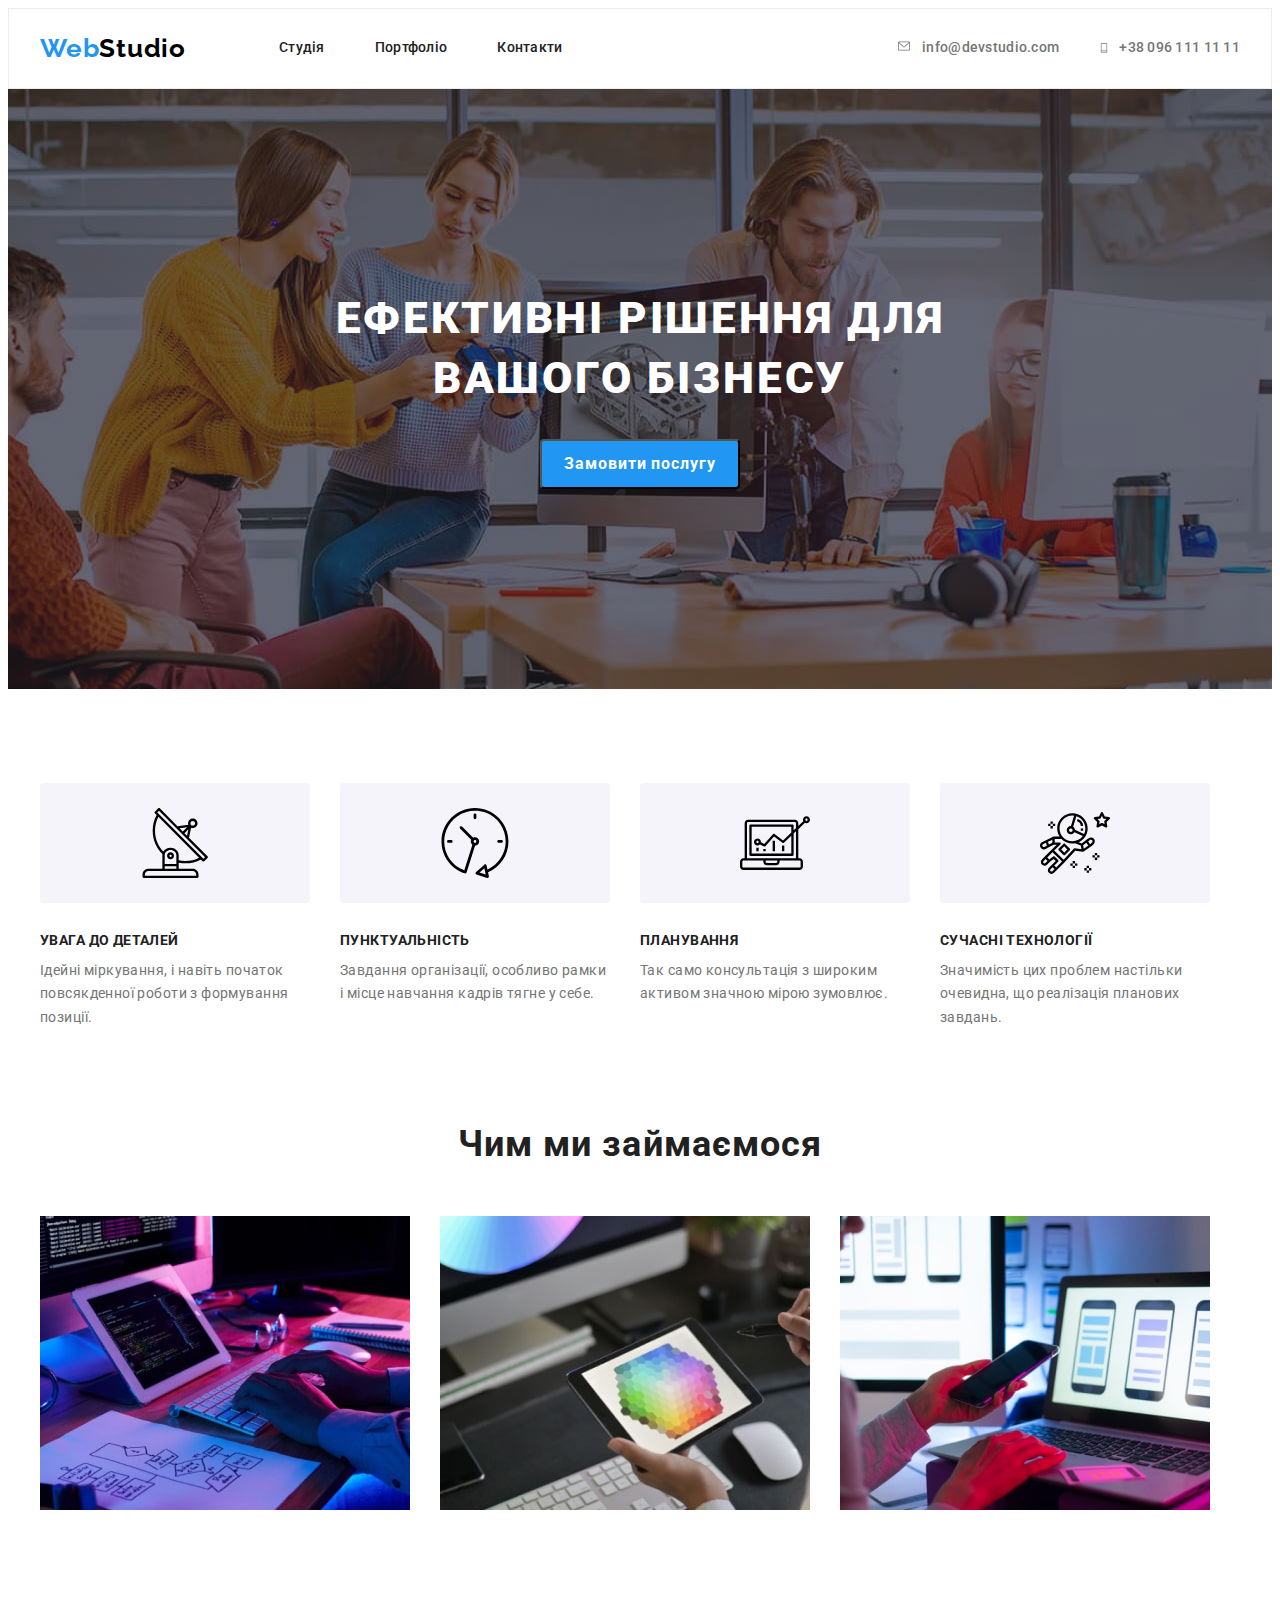
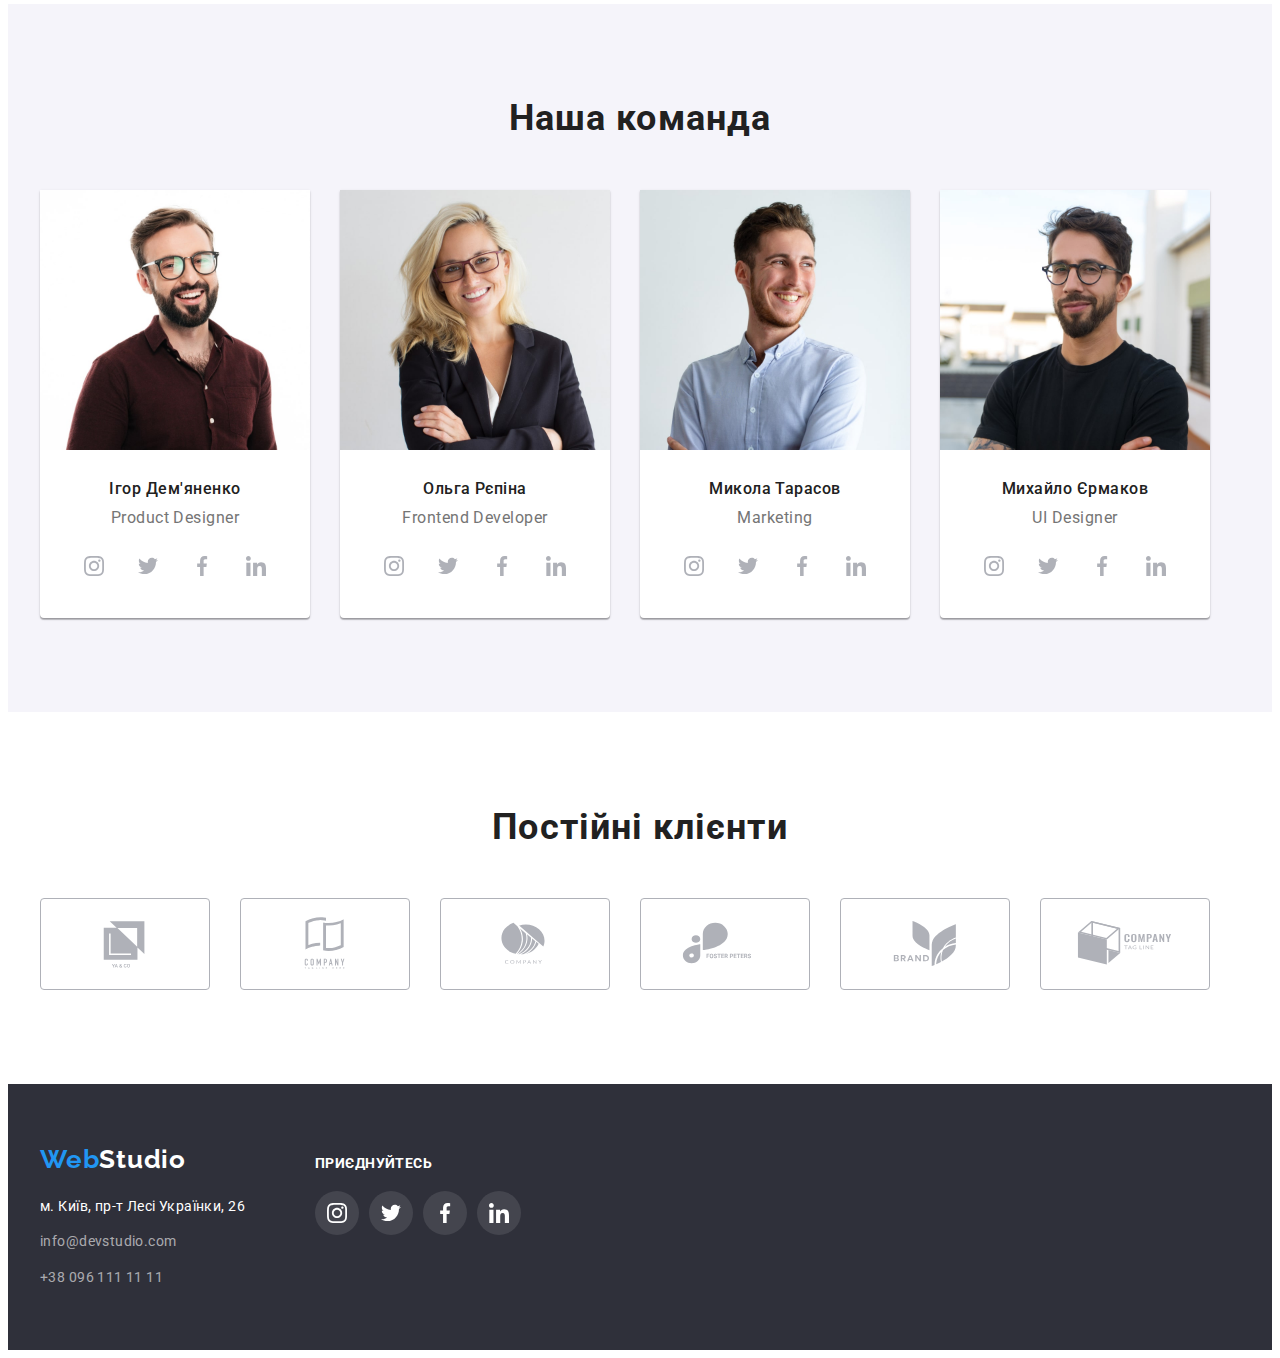
==== index.html @ 3bf94ea3 "Add files via upload" ====
<!DOCTYPE html>
<html lang="uk">
<head>
    <meta charset="UTF-8">
    <meta http-equiv="X-UA-Compatible" content="IE=edge">
    <meta name="viewport" content="width=device-width, initial-scale=1.0">
    <title>Домашнє завдання 1 </title>
    
    <link rel="preconnect" href="https://fonts.googleapis.com">
    <link rel="preconnect" href="https://fonts.gstatic.com" crossorigin>
    <link href="https://fonts.googleapis.com/css2?family=Raleway:wght@700&family=Roboto:wght@400;500;700;900&display=swap"
        rel="stylesheet">
    <link rel="stylesheet" href="https://cdnjs.cloudflare.com/ajax/libs/modern-normalize/1.1.0/modern-normalize.min.css"
        integrity="sha512-wpPYUAdjBVSE4KJnH1VR1HeZfpl1ub8YT/NKx4PuQ5NmX2tKuGu6U/JRp5y+Y8XG2tV+wKQpNHVUX03MfMFn9Q=="
        crossorigin="anonymous" referrerpolicy="no-referrer" />
    <link rel="stylesheet" href="./styles.css">
    
</head>
<body>
    <header>
        <div class="container">
             <a href="" class="logo"> 
                <span class="logo-span"> Web</span>Studio
            </a>
            <nav>
               
               <ul class="header-link list">
                 <li><a href="./index.html"class="header-link-list list  ">Студія</a></li>
                 <li><a href="./portfolio.html"class="header-link-list list">Портфоліо</a></li>
                 <li><a href=""class="header-link-list list ">Контакти</a></li>
               </ul>
            
             </nav>
        <div class="header-cont">
            <a href="mailto:info@devstudio.com" class="header-cont-soc-link-mail link">
            <svg width="16" height="12" class="header-cont-soc-items">
                <use href="./images/icons.svg.svg#icon-mail">
        
                </use>
            </svg>
             info@devstudio.com 
           </a>
         
         <a href="tel:+380961111111" class="header-cont-soc-link-tel link">
            <svg width="10" height="16" class="header-cont-soc-items">
                <use href="./images/icons.svg.svg#icon-tel">
        
                </use>
                
            </svg>
            +38 096 111 11 11
         </a>       
        </div>
    </header>
    <main>
        
        <section class="hero">
            <div class="container">
            <h1 class="title">
                Ефективні рішення для вашого бізнесу
            </h1>
            <button type="button" class="hero-btn btn">
                Замовити послугу
            </button>
            </div>
        </section>
        
        <section class="about">
           <div class="container">
           <ul class="about-list">
            <li class="list about-list-hero">
                <a href="#" class="about-soc-link link">
                    <svg width="70" height="70" class="about-soc-items">
                        <use href="./images/icons.svg.svg#icon-About-1">
                
                        </use>
                    </svg>
                </a>
                <h3 class="about-title">УВАГА ДО ДЕТАЛЕЙ</h3>
                <p class="about-sub-title">Ідейні міркування, і навіть початок повсякденної роботи з формування позиції.</p>
            </li>
            <li class="list about-list-hero">
                <a href="#" class="about-soc-link link">
                    <svg width="70" height="70" class="about-soc-items">
                        <use href="./images/icons.svg.svg#icon-about-2">
                
                        </use>
                    </svg>
                </a>
                <h3 class="about-title">ПУНКТУАЛЬНІСТЬ</h3>
                <p class="about-sub-title">Завдання організації, особливо рамки і місце навчання кадрів тягне у себе.</p>
            </li>
            <li class="list about-list-hero">
                <a href="#" class="about-soc-link link">
                    <svg width="70" height="70" class="about-soc-items">
                        <use href="./images/icons.svg.svg#icon-about-3">
                
                        </use>
                    </svg>
                </a>
                <h3 class="about-title">ПЛАНУВАННЯ</h3>
                <p class="about-sub-title">Так само консультація з широким активом значною мірою зумовлює.</p>
            </li>
            <li class="list about-list-hero">
                <a href="#" class="about-soc-link link">
                    <svg width="70" height="70" class="about-soc-items">
                        <use href="./images/icons.svg.svg#icon-about-4">
                
                        </use>
                    </svg>
                </a>
                <h3 class="about-title">СУЧАСНІ ТЕХНОЛОГІЇ</h3>
                <p class="about-sub-title">Значимість цих проблем настільки очевидна, що реалізація планових завдань.</p>
            </li>
           </ul>
           </div>
        </section>
        <section class="about-us ">
            <div class="container">
            <h2 class="about-us-title">Чим ми займаємося</h2>
            <ul class="list img-list">
                <li> <img src="images/img-1.jpg" alt="Картинка де пишемо код" width="370" class="about-img img">
                </li>
                <li> <img src="images/img-2.jpg" alt="Картинка де вибираємо колір" width="370" class="about-img img">
                </li>
                <li> <img src="images/img-3.jpg" alt="Картинка де порівнюємо макет з написаним" width="370" class="about-img img"></li>
            </ul>
            </div>
        </section>
        <section class="team">
            <div class="container">
            <h2 class="team-title"> Наша команда</h2>
                <ul class="list team-about">
                    <li class="team-list">
                        <img src="images/people_1-min.jpg" alt="Фото Ігор Дем'яненко" width="270" class="team-img img">
                        <div class="team-hero">
                        <h3 class="team-name">Ігор Дем'яненко</h3>
                        <p class="team-work">Product Designer</p>
                        <ul class="team-soc-list list">
                            <li class="team-soc-items">
                                <a href="#" class="team-soc-link link"> 
                                <svg width="20" height="20" class="soc-items">
                                     <use href="./images/icons.svg.svg#icon-instagram">
                                     </use>
                                </svg>
                                </a>
                            </li>
                            <li class="team-soc-items">
                                <a href="#" class="team-soc-link link">
                                <svg width="20" height="20" class="soc-items">
                                    <use href="./images/icons.svg.svg#icon-twitter">

                                    </use>
                                </svg>
                                </a>
                            </li>
                            <li class="team-soc-items">
                                <a href="#" class="team-soc-link link">
                                <svg width="20" height="20" class="soc-items">
                                    <use href="./images/icons.svg.svg#icon-facebook">

                                    </use>
                                </svg>
                                </a>
                            </li>
                            <li class="team-soc-items">
                                <a href="#" class="team-soc-link link">
                                <svg width="20" height="20" class="soc-items">
                                    <use href="./images/icons.svg.svg#icon-linkedin">

                                    </use>
                                </svg>
                                </a>
                            </li>
                        </ul>
                        </div>
                    </li>
                    <li class="team-list">
                        <img src="images/people_2-min.jpg" alt="Фото Ольга Рєпіна" width="270" class="team-img img">
                        <div class="team-hero">
                        <h3 class="team-name">Ольга Рєпіна</h3>
                        <p class="team-work">Frontend Developer</p>
                        <ul class="team-soc-list list">
                            <li class="team-soc-items">
                                <a href="#" class="team-soc-link link">
                                    <svg width="20" height="20" class="soc-items">
                                        <use href="./images/icons.svg.svg#icon-instagram">
                                        </use>
                                    </svg>
                                </a>
                            </li>
                            <li class="team-soc-items">
                                <a href="#" class="team-soc-link link">
                                    <svg width="20" height="20" class="soc-items">
                                        <use href="./images/icons.svg.svg#icon-twitter">
                        
                                        </use>
                                    </svg>
                                </a>
                            </li>
                            <li class="team-soc-items">
                                <a href="#" class="team-soc-link link">
                                    <svg width="20" height="20" class="soc-items">
                                        <use href="./images/icons.svg.svg#icon-facebook">
                        
                                        </use>
                                    </svg>
                                </a>
                            </li>
                            <li class="team-soc-items">
                                <a href="#" class="team-soc-link link">
                                    <svg width="20" height="20" class="soc-items">
                                        <use href="./images/icons.svg.svg#icon-linkedin">
                        
                                        </use>
                                    </svg>
                                </a>
                            </li>
                        </ul>
                        </div>
                    </li>
                    <li class="team-list">
                        <img src="images/people_3-min.jpg" alt="Фото Микола Тарасов" width="270" class="team-img img">
                        <div class="team-hero">
                        <h3 class="team-name">Микола Тарасов</h3>
                        <p class="team-work">Marketing</p>
                        <ul class="team-soc-list list">
                            <li class="team-soc-items">
                                <a href="#" class="team-soc-link link">
                                    <svg width="20" height="20" class="soc-items">
                                        <use href="./images/icons.svg.svg#icon-instagram">
                                        </use>
                                    </svg>
                                </a>
                            </li>
                            <li class="team-soc-items">
                                <a href="#" class="team-soc-link link">
                                    <svg width="20" height="20" class="soc-items">
                                        <use href="./images/icons.svg.svg#icon-twitter">
                        
                                        </use>
                                    </svg>
                                </a>
                            </li>
                            <li class="team-soc-items">
                                <a href="#" class="team-soc-link link">
                                    <svg width="20" height="20" class="soc-items">
                                        <use href="./images/icons.svg.svg#icon-facebook">
                        
                                        </use>
                                    </svg>
                                </a>
                            </li>
                            <li class="team-soc-items">
                                <a href="#" class="team-soc-link link">
                                    <svg width="20" height="20" class="soc-items">
                                        <use href="./images/icons.svg.svg#icon-linkedin">
                        
                                        </use>
                                    </svg>
                                </a>
                            </li>
                        </ul>
                        </div>
                    </li>
                    <li class="team-list">
                        <img src="images/people_4-min.jpg" alt="Фото Михайло Єрмаков" width="270" class="team-img img">
                        <div class="team-hero">
                        <h3 class="team-name">Михайло Єрмаков</h3>
                        <p class="team-work">UI Designer</p>
                        <ul class="team-soc-list list">
                            <li class="team-soc-items">
                                <a href="#" class="team-soc-link link">
                                    <svg width="20" height="20" class="soc-items">
                                        <use href="./images/icons.svg.svg#icon-instagram">
                                        </use>
                                    </svg>
                                </a>
                            </li>
                            <li class="team-soc-items">
                                <a href="#" class="team-soc-link link">
                                    <svg width="20" height="20" class="soc-items">
                                        <use href="./images/icons.svg.svg#icon-twitter">
                        
                                        </use>
                                    </svg>
                                </a>
                            </li>
                            <li class="team-soc-items">
                                <a href="#" class="team-soc-link link">
                                    <svg width="20" height="20" class="soc-items">
                                        <use href="./images/icons.svg.svg#icon-facebook">
                        
                                        </use>
                                    </svg>
                                </a>
                            </li>
                            <li class="team-soc-items">
                                <a href="#" class="team-soc-link link">
                                    <svg width="20" height="20" class="soc-items">
                                        <use href="./images/icons.svg.svg#icon-linkedin">
                        
                                        </use>
                                    </svg>
                                </a>
                            </li>
                        </ul>
                        </div>
                    </li>
                </ul>
            </div>
        </section>
        <section class="partners">
            <div class="container">
                <h2 class="partners-title"> Постійні клієнти </h2>
                <ul class="partners-list list">
                    <li class="partners-items">
                        <a href="#" class="partners-logo-link link">
                            <svg width="106" height="60" class="logo-items">
                        <use href="./images/icons.svg.svg#icon-partners-1">
                        </svg>
                        </use>
                        </a>
                    </li>
                    <li class="partners-items">
                        <a href="#" class="partners-logo-link link">
                            <svg width="106" height="60" class="logo-items">
                                <use href="./images/icons.svg.svg#icon-partners-2">
                            </svg>
                            </use>
                        </a>
                    </li>
                    <li class="partners-items">
                        <a href="#" class="partners-logo-link link">
                            <svg width="106" height="60" class="logo-items">
                                <use href="./images/icons.svg.svg#icon-partners-3">
                            </svg>
                            </use>
                        </a>
                    </li>
                    <li class="partners-items">
                        <a href="#" class="partners-logo-link link">
                            <svg width="106" height="60" class="logo-items">
                                <use href="./images/icons.svg.svg#icon-partners-4">
                            </svg>
                            </use>
                        </a>
                    </li>
                    <li class="partners-items">
                        <a href="#" class="partners-logo-link link">
                            <svg width="106" height="60" class="logo-items">
                                <use href="./images/icons.svg.svg#icon-partners-5">
                            </svg>
                            </use>
                        </a>
                    </li>
                    <li class="partners-items">
                        <a href="#" class="partners-logo-link link">
                            <svg width="106" height="60" class="logo-items">
                                <use href="./images/icons.svg.svg#icon-partners-6">
                            </svg>
                            </use>
                        </a>
                    </li>
                </ul>
            </div>
        </section>
    </main>
    <footer class="footer">
    <div class="container footer-dop">
            <div class="container-logo">
        <a class="logo-footer" href="">
            <span class="logo-span">Web</span>Studio
        </a>
        <address class="address address-hero">
            м. Київ, пр-т Лесі Українки, 26
        </address>
        <address>
            <a href="mailto:info@devstudio.com" class="footer-contact address-hero">info@devstudio.com</a>
            <a href="tel:+380961111111" class="footer-contact address-hero">+38 096 111 11 11</a>
        </address>
        </div>
        <div class="container-footer">
            <p class="footer-title">ПРИЄДНУЙТЕСЬ</p>
            <ul class="footer-soc list">
                
            <li class="footer-soc-items">
                <a href="#" class="footer-soc-link link">
                    <svg width="20" height="20" class="soc-items">
                        <use href="./images/icons.svg.svg#icon-instagram">
                        </use>
                    </svg>
                </a>
            </li>
            <li class="footer-soc-items">
                <a href="#" class="footer-soc-link link">
                    <svg width="20" height="20" class="soc-items">
                        <use href="./images/icons.svg.svg#icon-twitter">
            
                        </use>
                    </svg>
                </a>
            </li>
            <li class="footer-soc-items">
                <a href="#" class="footer-soc-link link">
                    <svg width="20" height="20" class="soc-items">
                        <use href="./images/icons.svg.svg#icon-facebook">
            
                        </use>
                    </svg>
                </a>
            </li>
            <li class="footer-soc-items">
                <a href="#" class="footer-soc-link link">
                    <svg width="20" height="20" class="soc-items">
                        <use href="./images/icons.svg.svg#icon-linkedin">
            
                        </use>
                    </svg>
                </a>
            </li>
            </ul>
        
        </div>
    </footer>
</body>
</html>
---- styles.css ----
p, 
h1, 
h2,
h3, 
h4, 
h5, 
h6 {
    margin: 0px;
}

ul, 
ol{
    margin: 0px;
    padding-left: 0px;
}

img{
    display: block;
}

body {
    font-family: "Roboto", sans-serif;
    color: #212121;
}

.container {
    width: 1200px;
    padding: 0px 15px;
    margin: 0 auto;
}

:root{
    --link-color: #2196F3; 
    --primery-color: #FFFFFF;
    --second-color: 
   
}
a{
    text-decoration: none;
    display: block;
 
}
.list{
    list-style: none;
}

button {
    cursor: pointer;
}
/* -----------HEADER----------- */

header{
    padding: 24px 0px;
    
    border: 1px solid #ECECEC;
}

header .container{
    display: flex;
    align-items: center;
}

.logo{
    font-family: 'Raleway';
    font-weight: 700;
    font-size: 26px;
    line-height: 1.19;
    letter-spacing: 0.03em;
    color: #000000;
    margin-right: 93px;
}
.logo-span{
    color:var(--link-color);
}

.header-link-list {
        font-family: 'Roboto';
        font-weight: 500;
        font-size: 14px;
        line-height: 1.14;
        letter-spacing: 0.02em;
        color: #212121;
        
}
.header-cont-soc-items:hover,
.header-cont-soc-items:focus{
    color:var(--link-color);
}

.header-link{
        font-family: 'Roboto';
        font-weight: 500;
        font-size: 14px;
        line-height: 1.14;
        letter-spacing: 0.02em;
        color: #757575;
        display: flex;
        
        
        
}

.header-link >li:not(:last-child) {
    margin-right: 50px;
}


.header-link-list:focus,
.header-link-list:hover{
    color: var(--link-color);
}

.header-cont{
    margin-left: auto;
    display: flex;
}

.header-cont-soc-link-tel{
    display: flex;
    color: #757575;
    font-family: 'Roboto';
    font-weight: 500;
    font-size: 14px;
    line-height: 1.14;
    letter-spacing: 0.02em;
        
}

.header-cont-soc-link-mail {
    display: flex;
    color: #757575;
    font-family: 'Roboto';
    font-weight: 500;
    font-size: 14px;
    line-height: 1.14;
    letter-spacing: 0.02em;
    margin-right: 40px;
   
     
}

.header-cont-soc-link-mail:hover,
.header-cont-soc-link-mail:focus{
    color: var(--link-color);
}

.header-cont-soc-link-tel:hover,
.header-cont-soc-link-tel:focus{
    color: var(--link-color);
}

.header-cont-soc-items{
    fill: currentColor;
    margin-right: 10px;
}


/* ----------MAIN---------- */

.hero{
    background: #2F303A;
    padding-top: 200px;
    padding-bottom: 200px;
    background-image: linear-gradient(rgba(47, 48, 58, 0.4), rgba(47, 48, 58, 0.4)),
     url("./images/background-img-hero.jpg");
    background-repeat: no-repeat;
    background-size: cover;
    background-position: center;
    background-color: #C4C4C4;;
    
    
}
.title{
        font-weight: 900;
        font-size: 44px;
        line-height: 1.36;
        text-align: center;
        letter-spacing: 0.06em;
        text-transform: uppercase;
        color: var(--primery-color);
        max-width: 696px;
        margin: 0 auto;
        margin-bottom: 30px;

        
}

.hero-btn{
        font-family: 'Roboto';
        font-style: normal;
        font-weight: 700;
        font-size: 16px;
        line-height: 1.88;
        align-items: center;
        text-align: center;
        letter-spacing: 0.06em;
        color: var(--primery-color);
        min-width: 200px;
        margin: 0 auto;
        box-shadow: 0px 4px 4px rgba(0, 0, 0, 0.15);
        height: 50px;
        background-color: #2196F3;
       
}

button{
    border-radius: 4px;
    display: block;
    
    
    
}

.hero-btn:hover,
.hero-btn:focus{
    background: #188CE8;
    box-shadow: 0px 4px 4px rgba(0, 0, 0, 0.15);
    border-radius: 4px;
}

/* -----------ABOUT----------- */

.about{
    padding-top: 94px;
    padding-bottom: 94px;
    
    
    
}

.about-list{
    display: flex;
}

.about-list>.list:not(:last-child){
    margin-right: 30px;
}
.about-title{
        font-size: 14px;
        line-height: 1.14;
        letter-spacing: 0.03em;
        text-transform: uppercase;
        margin-bottom: 10px;
}
.about-sub-title{
        font-size: 14px;
        line-height: 1.71;
        letter-spacing: 0.03em;
        color: #757575;
        
}

.about-list-hero{
    width: 270px;
}

.about-soc-link{
    display: flex;
    justify-content: center;
    align-items: center;
    width: 270px;
    height: 120px;
    left: 815px;
    top: 774px;
    background: #F5F4FA;
    border-radius: 4px;  
    margin-bottom: 30px;
}



/* -----------ABOUT-US----------- */

.about-us{
    padding-bottom: 94px;
  
}

.about-us-title{
        font-size: 36px;
        line-height: 1.16;
        text-align: center;
        letter-spacing: 0.03em;
        margin-bottom: 50px;
}

.img-list{
    display: flex;
}

.img-list>li:not(:last-child){
    margin-right: 30px;
}

/* -----------TEAM----------- */

.team {
    padding-top: 94px;
    padding-bottom: 94px;
    background-color: #F5F4FA;
    
}

.team-about{
    display: flex;
}

.list>.team-list:not(:last-child){
margin-right: 30px;
}

.team-soc-list{
    display: flex;
    justify-content: center;
    align-items: center;
}

.team-soc-items{
    width: 44px;
    height: 44px;
}

.team-soc-items:not(:last-child) {
    margin-right: 10px;
}

.team-soc-link{
    width: 100%;
    height: 100%;
    display: flex;
    border-radius: 50%;
    justify-content: center;
    align-items: center;
    color: #AFB1B8;
    
}

.team-soc-link:hover{
    background-color: #2196F3;
    color: #FFFFFF;
}

.team-soc-link:focus {
    background-color: #2196F3;
    color: #FFFFFF;
}

.soc-items{
    fill:currentColor;
}



.team-title {
        font-size: 36px;
        line-height: 1.16;
        text-align: center;
        letter-spacing: 0.03em;
        margin-bottom: 50px;
}

.team-list{
    background-color: #FFFFFF;
    box-shadow: 0px 1px 3px rgba(0, 0, 0, 0.12), 0px 1px 1px rgba(0, 0, 0, 0.14), 0px 2px 1px rgba(0, 0, 0, 0.2);
    border-radius: 0px 0px 4px 4px;
}

.team-name{
        font-weight: 500;
        font-size: 16px;
        line-height: 1.18;
        text-align: center;
        letter-spacing: 0.03em;
        margin-bottom: 10px;

}

.team-work{
        font-size: 16px;
        line-height: 1.18;
        text-align: center;
        letter-spacing: 0.03em;
        color: #757575;
        margin-bottom: 16px;
        
}

.team-hero{
    padding: 30px 0;
}


/* -----------PARTNERS----------- */


.partners {
    padding-top: 94px;
    padding-bottom: 94px;
    
}

.partners-list{
    display: flex;

}

.partners-title{
    font-size: 36px;
    line-height: 42px;
    text-align: center;
    letter-spacing: 0.03em;
    color: #212121;
    margin-bottom: 50px;
}
.partners-items:not(:last-child){
    margin-right: 30px;
}

.partners-items{
   
}

.partners-logo-link{
    color: #AFB1B8;
    width: 170px;
    height: 92px;
    display: flex;
    align-items: center;
    justify-content: center;
    box-sizing: border-box;
    border: 1px solid #AFB1B8;
    border-radius: 4px
}

.partners-logo-link:hover,
.partners-logo-link:focus {
    color: #2196F3;
    border-color: #2196F3;
}

.logo-items{
    fill: currentColor;
}

/* -----------FOOTER----------- */

.footer{
        font-family: 'Raleway';
        font-weight: 700;
        font-size: 26px;
        line-height: 1.19;
        letter-spacing: 0.03em;
        background-color: #2F303A;
        padding: 60px 0;
}

.address{
        font-family: 'Roboto';
        font-style: normal;
        font-weight: 400;
        font-size: 14px;
        line-height: 1.71;
        letter-spacing: 0.03em;
        color: var(--primery-color);
        
}


.footer-contact{
        font-family: 'Roboto';
        font-style: normal;
        font-weight: 400;
        font-size: 14px;
        line-height: 1.71;
        letter-spacing: 0.03em;
        color: rgba(255, 255, 255, 0.6);
}

.footer-contact:hover,
.footer-contact:focus{
    color: var(--link-color);
}

.logo-footer {
    color: #FFFFFF;
    margin-bottom: 20px;
}

.address-hero:not(:last-child) {
    margin-bottom: 12px;
}

.footer-soc{
    display: flex;
    
}

.container-footer{
    display: inline-block;
}

.container-logo{
    display: inline-block;
    margin-right: 70px;
}

.footer-dop{
    display: flex;
    align-items: baseline;
}

.footer-soc-items:not(:last-child){
    margin-right: 10px;
}

.footer-soc-link{
    color: #FFFFFF;
    background: rgba(255, 255, 255, 0.1);
    width: 44px;
    height: 44px;
    display: flex;
    align-items: center;
    justify-content: center;
    box-sizing: border-box;
    border-radius: 50px;
}

 .footer-soc-items{
    margin-top: 20px;
 }


 .footer-soc-link:hover,
 .footer-soc-link:focus {
    background: #2196F3;
 }

 .footer-title{
    font-family: 'Roboto';
        font-style: normal;
        font-weight: 700;
        font-size: 14px;
        line-height: 16px;
        letter-spacing: 0.03em;
        text-transform: uppercase;
        color: #FFFFFF;
 }

/* ----------PORTFOLIO-hero---------- */


.portfolio-hero{
    padding-top: 94px;
    margin-bottom: 94px;
}


.portfolio-list{
    display: flex;
    width: 569px;
    margin: 0px auto 50px;
    
}

.portfolio-btn {
        font-family: 'Roboto';
        font-style: normal;
        font-weight: 500;
        font-size: 16px;
        text-align: center;
        letter-spacing: 0.03em;
        color: #212121;
        background-color: #F5F4FA;
        padding: 6px 22px;
        height: 38px;
        white-space: nowrap;
        border: none;
        
}

.portfolio-btn:hover,
.portfolio-btn:focus {
    color: #FFFFFF;;
    background-color: #2196F3;
    box-shadow: 0px 3px 1px rgba(0, 0, 0, 0.1), 0px 1px 2px rgba(0, 0, 0, 0.08), 0px 2px 2px rgba(0, 0, 0, 0.12);
    border-radius: 4px;
}
.portfolio-list >li:not(:last-child){
    margin-right: 8px;
}


/* -----------PORTFOLIO-CATEGORY----------- */


.category-list{
    width: 370px;
    height: 404px;
    margin-left: 30px;
    margin-bottom: 30px;
}

.category-list:hover,
.category-list:focus{
    box-shadow: 0px 1px 1px rgba(0, 0, 0, 0.12), 0px 4px 4px rgba(0, 0, 0, 0.06), 1px 4px 6px rgba(0, 0, 0, 0.16);
}

.category-name{
        font-weight: 700;
        font-size: 18px;
        line-height: 2;
        letter-spacing: 0.06em;

}

.category-work{
        font-size: 16px;
        line-height: 1.88;
        letter-spacing: 0.03em;
        color: #757575;
}

.category-hero{

    display: flex;
    flex-wrap: wrap;
    margin-left: -30px;
    margin-bottom: -30px;
}

.category-list-hero{
    padding: 20px 24px;
    background: #FFFFFF;
    border: 1px solid #EEEEEE;
}
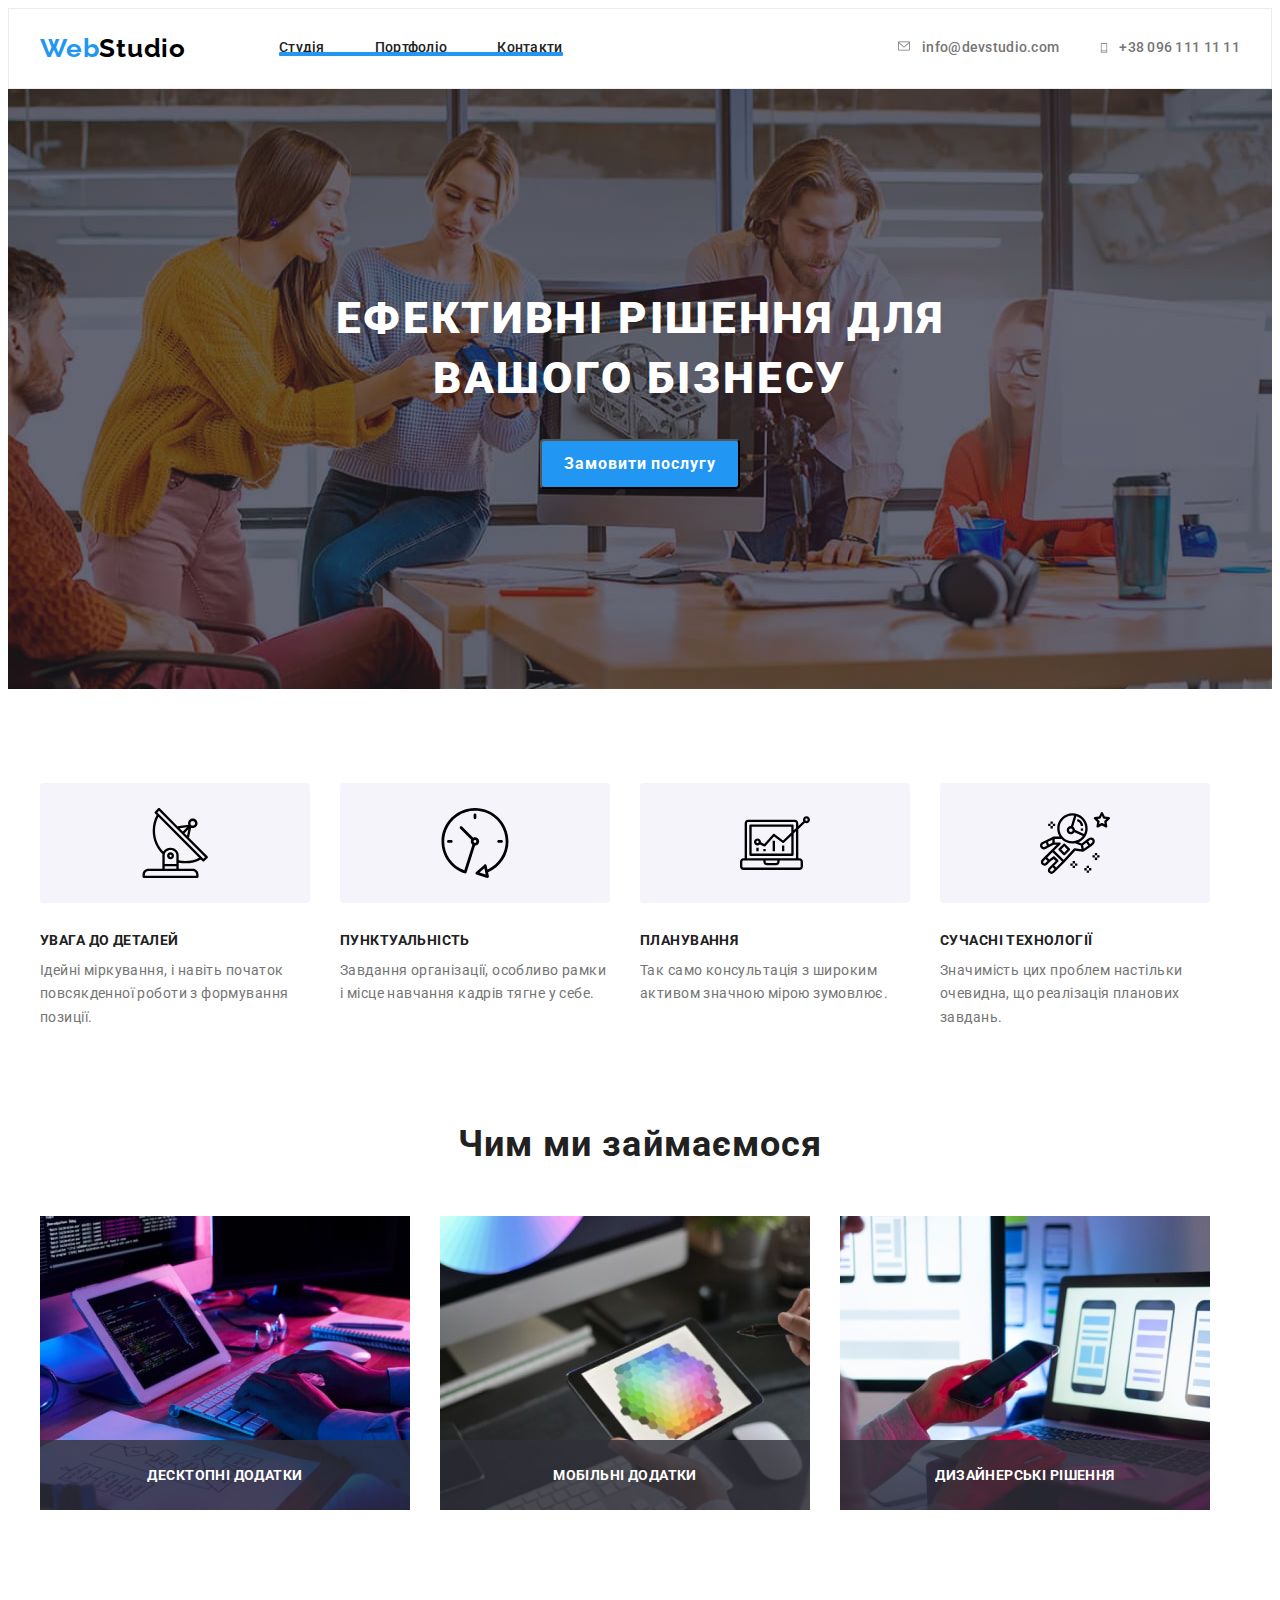
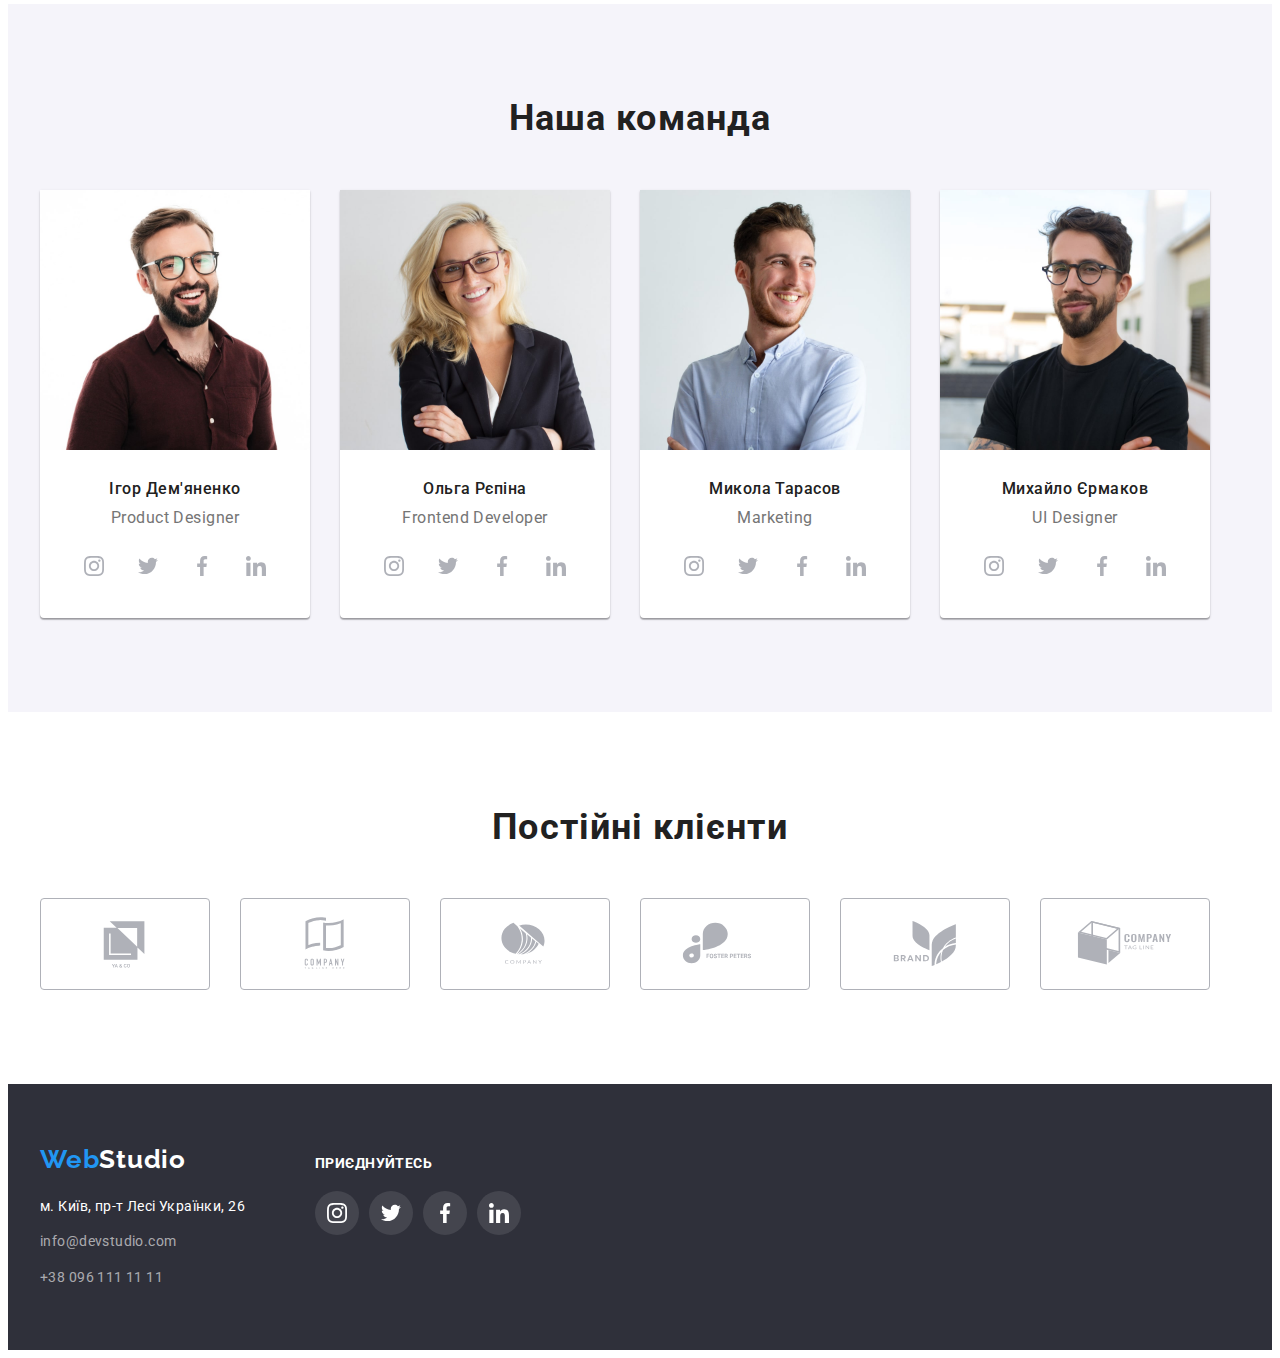
==== commit cfb62f19: "add" ====
--- a/index.html
+++ b/index.html
@@ -25,9 +25,15 @@
             <nav>
                
                <ul class="header-link list">
-                 <li><a href="./index.html"class="header-link-list list  ">Студія</a></li>
-                 <li><a href="./portfolio.html"class="header-link-list list">Портфоліо</a></li>
-                 <li><a href=""class="header-link-list list ">Контакти</a></li>
+                 <li class="nav-line-header"><a href="./index.html"class="header-link-list list  ">Студія</a>
+                  
+                </li>
+                 <li class="nav-line-header"><a href="./portfolio.html"class="header-link-list list">Портфоліо</a>
+                
+                </li>
+                 <li class="nav-line-header"><a href=""class="header-link-list list ">Контакти</a>
+                
+                </li>
                </ul>
             
              </nav>
@@ -119,11 +125,16 @@
             <div class="container">
             <h2 class="about-us-title">Чим ми займаємося</h2>
             <ul class="list img-list">
-                <li> <img src="images/img-1.jpg" alt="Картинка де пишемо код" width="370" class="about-img img">
-                </li>
-                <li> <img src="images/img-2.jpg" alt="Картинка де вибираємо колір" width="370" class="about-img img">
-                </li>
-                <li> <img src="images/img-3.jpg" alt="Картинка де порівнюємо макет з написаним" width="370" class="about-img img"></li>
+                <li class="img-about"> <img src="images/img-1.jpg" alt="Картинка де пишемо код" width="370" class="about-img img">
+                <p class="text-img-about">Десктопні додатки</p>
+                </li>
+                <li class="img-about"> <img src="images/img-2.jpg" alt="Картинка де вибираємо колір" width="370" class="about-img img">
+                <p class="text-img-about">Мобільні додатки</p>
+                </li>
+                <li class="img-about"> <img src="images/img-3.jpg" alt="Картинка де порівнюємо макет з написаним" width="370" class="about-img img">
+                <p class="text-img-about">Дизайнерські рішення</p>
+                </li>
+                
             </ul>
             </div>
         </section>
--- a/styles.css
+++ b/styles.css
@@ -82,6 +82,20 @@
         color: #212121;
         
 }
+
+
+
+.nav-line-header::after{
+    content: "";
+    position: absolute;
+    width: 100%;
+    height: 4px;
+    background: #2196F3;
+    border-radius: 2px;
+    bottom: 0;
+    left: 0;
+}
+
 .header-cont-soc-items:hover,
 .header-cont-soc-items:focus{
     color:var(--link-color);
@@ -95,8 +109,8 @@
         letter-spacing: 0.02em;
         color: #757575;
         display: flex;
-        
-        
+        position: relative;
+       
         
 }
 
@@ -292,6 +306,28 @@
     margin-right: 30px;
 }
 
+.img-about{
+    position: relative;
+}
+
+.text-img-about{
+    position: absolute;
+    display: flex;
+    left: 0;
+    bottom: 0;
+    width: 370px;
+    height: 70px;
+    background: rgba(47, 48, 58, 0.8);
+    font-weight: 700;
+    font-size: 14px;
+    line-height: 16px;
+    text-align: center;
+    letter-spacing: 0.03em;
+    text-transform: uppercase;
+    color: #FFFFFF;
+    align-items: center;
+    justify-content: center;
+}
 /* -----------TEAM----------- */
 
 .team {
@@ -605,6 +641,32 @@
     box-shadow: 0px 1px 1px rgba(0, 0, 0, 0.12), 0px 4px 4px rgba(0, 0, 0, 0.06), 1px 4px 6px rgba(0, 0, 0, 0.16);
 }
 
+.about-category-hero{
+    position: relative;
+    width: 100%;
+    
+}
+.text-about-category-hero{
+    position: absolute;
+    background: rgba(33, 150, 243, 0.9);
+    font-weight: 400;
+    font-size: 18px;
+    line-height: 28px;
+    letter-spacing: 0.03em;
+    color: #FFFFFF;
+    width: 100%;
+    height: 100%;
+    top: 0;
+    left: 0;
+    padding: 63px 24px;
+    opacity: 0;
+}
+.about-category-hero:hover .text-about-category-hero,
+.about-category-hero:focus .text-about-category-hero{
+    opacity: 1;
+
+}
+
 .category-name{
         font-weight: 700;
         font-size: 18px;
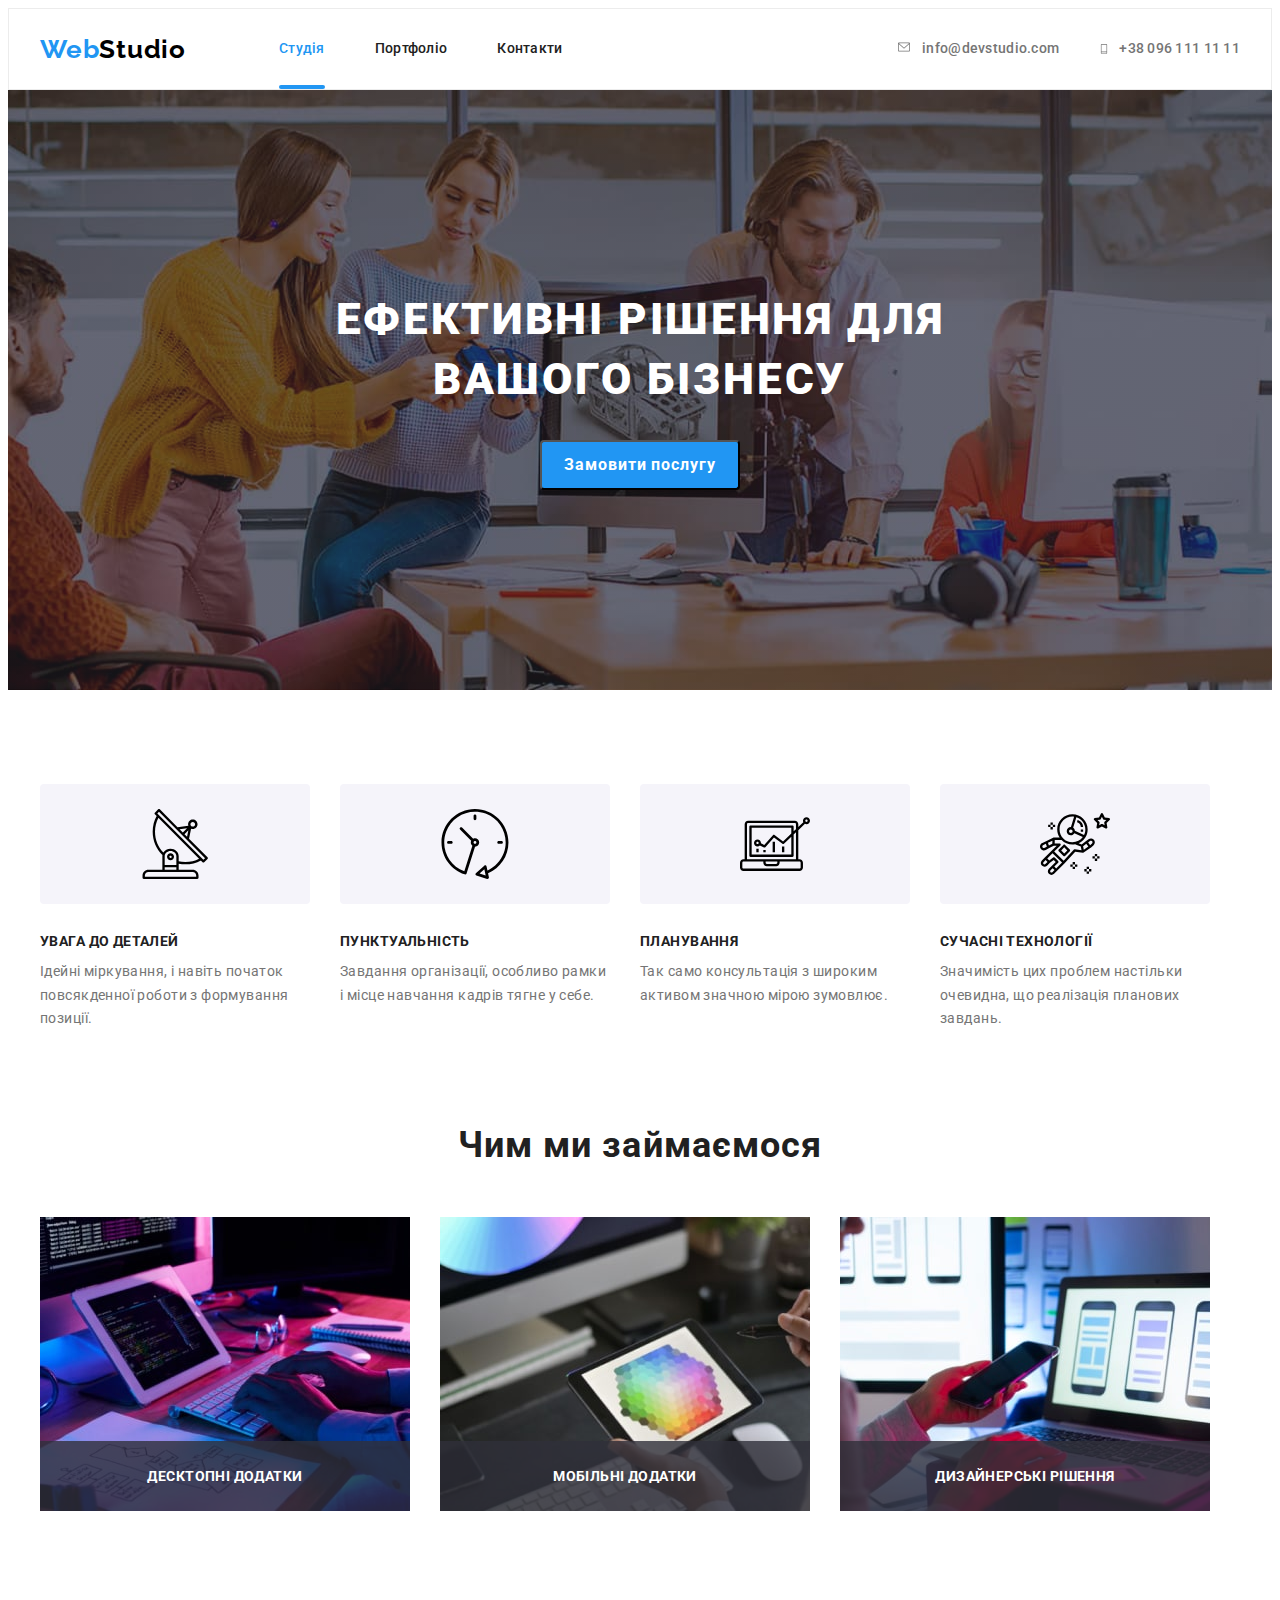
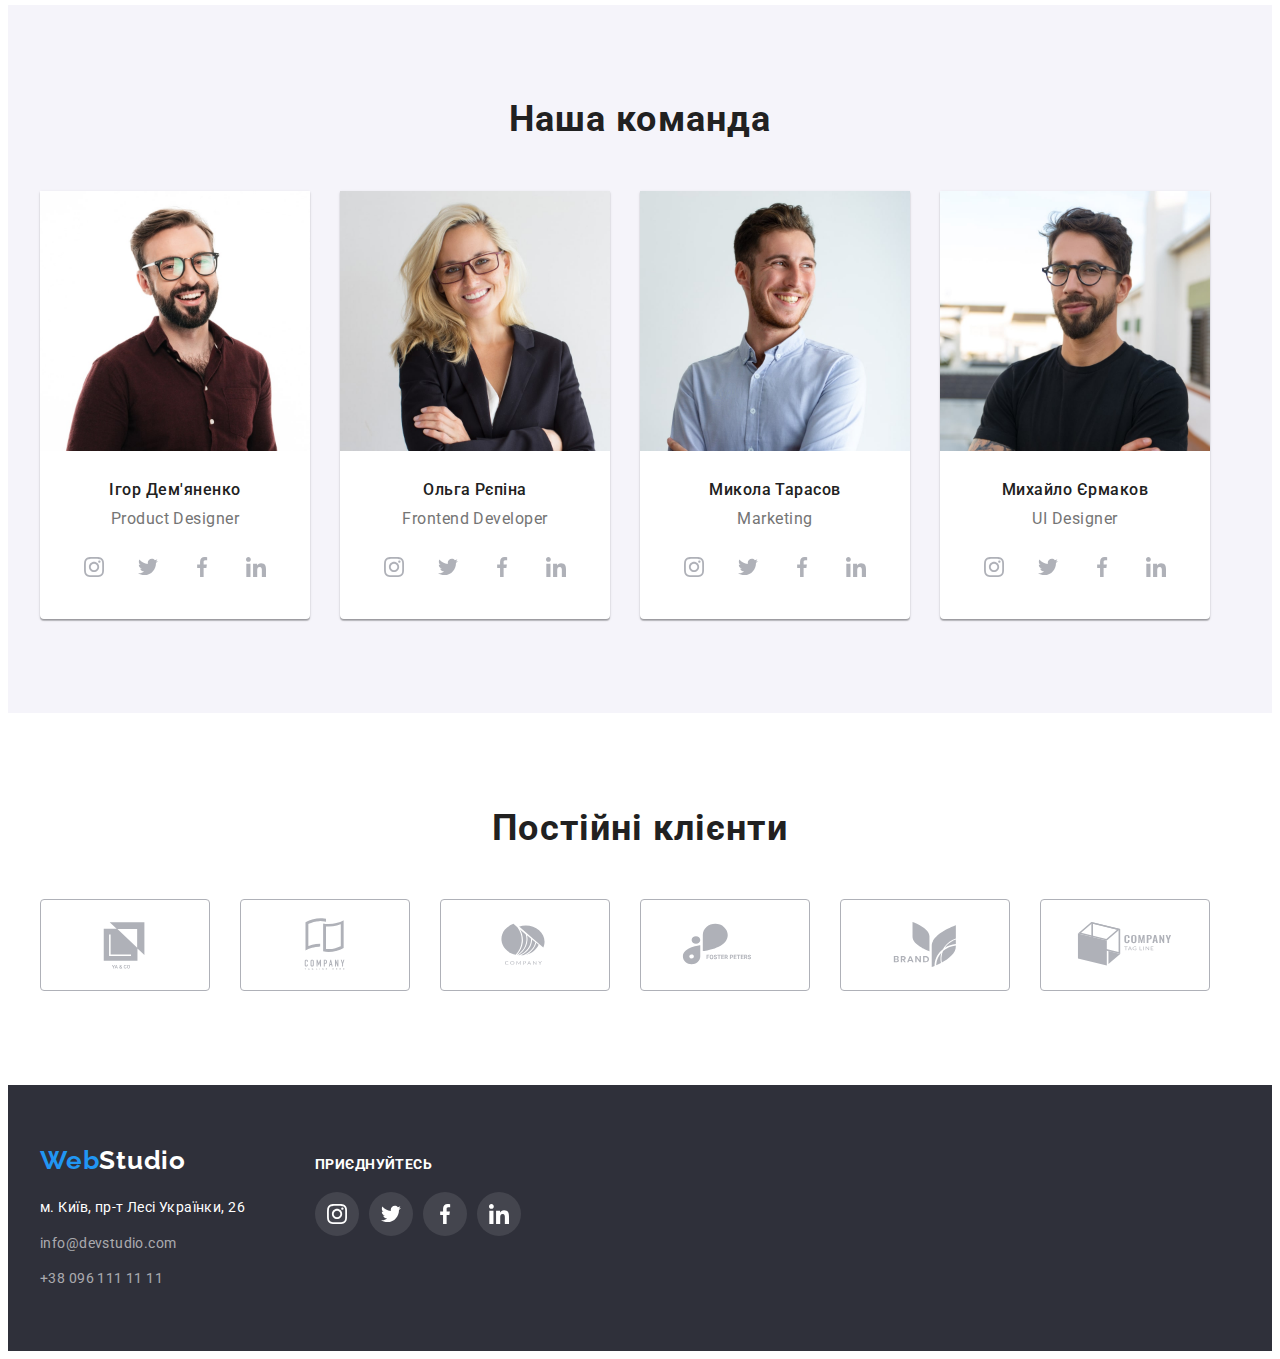
==== commit 6ef6cacd: "add" ====
--- a/index.html
+++ b/index.html
@@ -25,14 +25,14 @@
             <nav>
                
                <ul class="header-link list">
-                 <li class="nav-line-header"><a href="./index.html"class="header-link-list list  ">Студія</a>
-                  
-                </li>
-                 <li class="nav-line-header"><a href="./portfolio.html"class="header-link-list list">Портфоліо</a>
-                
-                </li>
-                 <li class="nav-line-header"><a href=""class="header-link-list list ">Контакти</a>
-                
+                 <li class="link-line-header "><a href="./index.html"class="header-link-list current list  ">Студія</a>
+                
+                </li>
+                 <li class="link-line-header"><a href="./portfolio.html"class="header-link-list  list">Портфоліо</a>
+                 
+                </li>
+                 <li class="link-line-header"><a href=""class="header-link-list list ">Контакти</a>
+                 
                 </li>
                </ul>
             
@@ -65,7 +65,7 @@
             <h1 class="title">
                 Ефективні рішення для вашого бізнесу
             </h1>
-            <button type="button" class="hero-btn btn">
+            <button type="button" class="hero-btn btn" data-modal-open >
                 Замовити послугу
             </button>
             </div>
@@ -434,5 +434,19 @@
         
         </div>
     </footer>
+    <div  class="backdrop is-hidden " data-modal>
+        <div class="modal">
+            <button class=" modal-close btn">
+                <svg width="18" height="18" class="modal-svg-close" data-modal-close>
+                    <use href="./images/icons.svg.svg#icon-close-modal">
+
+                    </use>
+                </svg>
+            </button>
+        </div>
+    </div>
+    <script src="./modal.js">
+
+    </script>
 </body>
 </html>--- a/styles.css
+++ b/styles.css
@@ -32,8 +32,8 @@
 :root{
     --link-color: #2196F3; 
     --primery-color: #FFFFFF;
-    --second-color: 
-   
+    --time-function: cubic-bezier(0.4, 0, 0.2, 1);
+    
 }
 a{
     text-decoration: none;
@@ -42,15 +42,17 @@
 }
 .list{
     list-style: none;
+   
 }
 
 button {
     cursor: pointer;
+    
 }
 /* -----------HEADER----------- */
 
 header{
-    padding: 24px 0px;
+    
     
     border: 1px solid #ECECEC;
 }
@@ -80,20 +82,16 @@
         line-height: 1.14;
         letter-spacing: 0.02em;
         color: #212121;
-        
-}
-
-
-
-.nav-line-header::after{
-    content: "";
-    position: absolute;
-    width: 100%;
-    height: 4px;
-    background: #2196F3;
-    border-radius: 2px;
-    bottom: 0;
-    left: 0;
+        padding: 32px 0;
+        display: block;
+        position: relative;
+}
+
+
+
+
+.link-line-header{
+    position: relative;
 }
 
 .header-cont-soc-items:hover,
@@ -109,7 +107,7 @@
         letter-spacing: 0.02em;
         color: #757575;
         display: flex;
-        position: relative;
+       
        
         
 }
@@ -123,6 +121,28 @@
 .header-link-list:hover{
     color: var(--link-color);
 }
+
+.current{
+    content: '';
+    color: #2196F3;
+       
+
+}
+
+
+.header-link-list.current::after{
+     content: '';
+        position: absolute;
+        width: 100%;
+        height: 4px;
+        color: #2196F3;
+        background-color: #2196F3;
+        border-radius: 2px;
+        bottom: 0;
+        left: 0;
+      opacity: 1;
+}
+
 
 .header-cont{
     margin-left: auto;
@@ -137,6 +157,8 @@
     font-size: 14px;
     line-height: 1.14;
     letter-spacing: 0.02em;
+    transition: color 250ms var(--time-function), background-color 250ms var(--time-function), box-shadow 250ms var(--time-function);
+    
         
 }
 
@@ -149,6 +171,7 @@
     line-height: 1.14;
     letter-spacing: 0.02em;
     margin-right: 40px;
+    transition: color 250ms var(--time-function), background-color 250ms var(--time-function), box-shadow 250ms var(--time-function);
    
      
 }
@@ -166,7 +189,7 @@
 .header-cont-soc-items{
     fill: currentColor;
     margin-right: 10px;
-}
+    transition: color 250ms var(--time-function), background-color 250ms var(--time-function), box-shadow 250ms var(--time-function);}
 
 
 /* ----------MAIN---------- */
@@ -214,7 +237,7 @@
         box-shadow: 0px 4px 4px rgba(0, 0, 0, 0.15);
         height: 50px;
         background-color: #2196F3;
-       
+    transition: color 250ms var(--time-function), background-color 250ms var(--time-function), box-shadow 250ms var(--time-function);
 }
 
 button{
@@ -368,6 +391,7 @@
     justify-content: center;
     align-items: center;
     color: #AFB1B8;
+    transition: color 250ms var(--time-function), background-color 250ms var(--time-function), box-shadow 250ms var(--time-function);
     
 }
 
@@ -383,6 +407,7 @@
 
 .soc-items{
     fill:currentColor;
+    transition: color 250ms var(--time-function), background-color 250ms var(--time-function), box-shadow 250ms var(--time-function);
 }
 
 
@@ -465,7 +490,8 @@
     justify-content: center;
     box-sizing: border-box;
     border: 1px solid #AFB1B8;
-    border-radius: 4px
+    border-radius: 4px;
+    transition: color 250ms var(--time-function), background-color 250ms var(--time-function), box-shadow 250ms var(--time-function), border-color 250ms var(--time-function);
 }
 
 .partners-logo-link:hover,
@@ -476,6 +502,7 @@
 
 .logo-items{
     fill: currentColor;
+    transition: color 250ms var(--time-function), background-color 250ms var(--time-function), box-shadow 250ms var(--time-function);
 }
 
 /* -----------FOOTER----------- */
@@ -510,6 +537,7 @@
         line-height: 1.71;
         letter-spacing: 0.03em;
         color: rgba(255, 255, 255, 0.6);
+        transition: color 250ms var(--time-function), background-color 250ms var(--time-function), box-shadow 250ms var(--time-function);
 }
 
 .footer-contact:hover,
@@ -559,6 +587,7 @@
     justify-content: center;
     box-sizing: border-box;
     border-radius: 50px;
+    transition: color 250ms var(--time-function), background-color 250ms var(--time-function), box-shadow 250ms var(--time-function);
 }
 
  .footer-soc-items{
@@ -611,6 +640,7 @@
         height: 38px;
         white-space: nowrap;
         border: none;
+        transition: color 250ms var(--time-function), background-color 250ms var(--time-function), box-shadow 250ms var(--time-function);
         
 }
 
@@ -634,6 +664,7 @@
     height: 404px;
     margin-left: 30px;
     margin-bottom: 30px;
+    transition: color 250ms var(--time-function), background-color 250ms var(--time-function), box-shadow 250ms var(--time-function);
 }
 
 .category-list:hover,
@@ -644,6 +675,7 @@
 .about-category-hero{
     position: relative;
     width: 100%;
+    overflow: hidden;
     
 }
 .text-about-category-hero{
@@ -659,12 +691,15 @@
     top: 0;
     left: 0;
     padding: 63px 24px;
-    opacity: 0;
+    transform: translateY(100%);
+    transition: transform 250ms var(--time-function) ;
+    
 }
 .about-category-hero:hover .text-about-category-hero,
 .about-category-hero:focus .text-about-category-hero{
-    opacity: 1;
-
+    
+    transform: translateY(0);
+    
 }
 
 .category-name{
@@ -694,4 +729,54 @@
     padding: 20px 24px;
     background: #FFFFFF;
     border: 1px solid #EEEEEE;
+}
+
+
+/* -----------BACKDROP----------- */
+
+.backdrop{
+    position: fixed;
+    width: 100%;
+    height: 100%;
+    top: 0;
+    left: 0;
+    background-color: rgba(0, 0, 0, 0.2);;
+    transition: opacity 250ms var(--time-function);
+
+}
+
+.backdrop.is-hidden{
+    opacity: 0;
+    pointer-events: none;
+
+}
+
+.modal{
+    position: absolute;
+    min-width: 528px;
+    min-height: 581px;
+    top: 50%;
+    left: 50%;
+    transform: translate(-50%, -50%);
+    background: #FFFFFF;
+    box-shadow: 0px 1px 3px rgba(0, 0, 0, 0.12), 0px 1px 1px rgba(0, 0, 0, 0.14), 0px 2px 1px rgba(0, 0, 0, 0.2);
+    border-radius: 4px;
+}
+
+.modal-close{
+    width: 30px;
+    height: 30px;
+    position: absolute;
+    box-sizing: border-box;
+    top: 8px;
+    right: 8px;
+    background: #FFFFFF;
+    border: 1px solid rgba(0, 0, 0, 0.1);
+    border-radius: 50%;
+}
+
+.modal-svg-close{
+    display: flex;
+    align-items: center;
+    justify-content: center;
 }